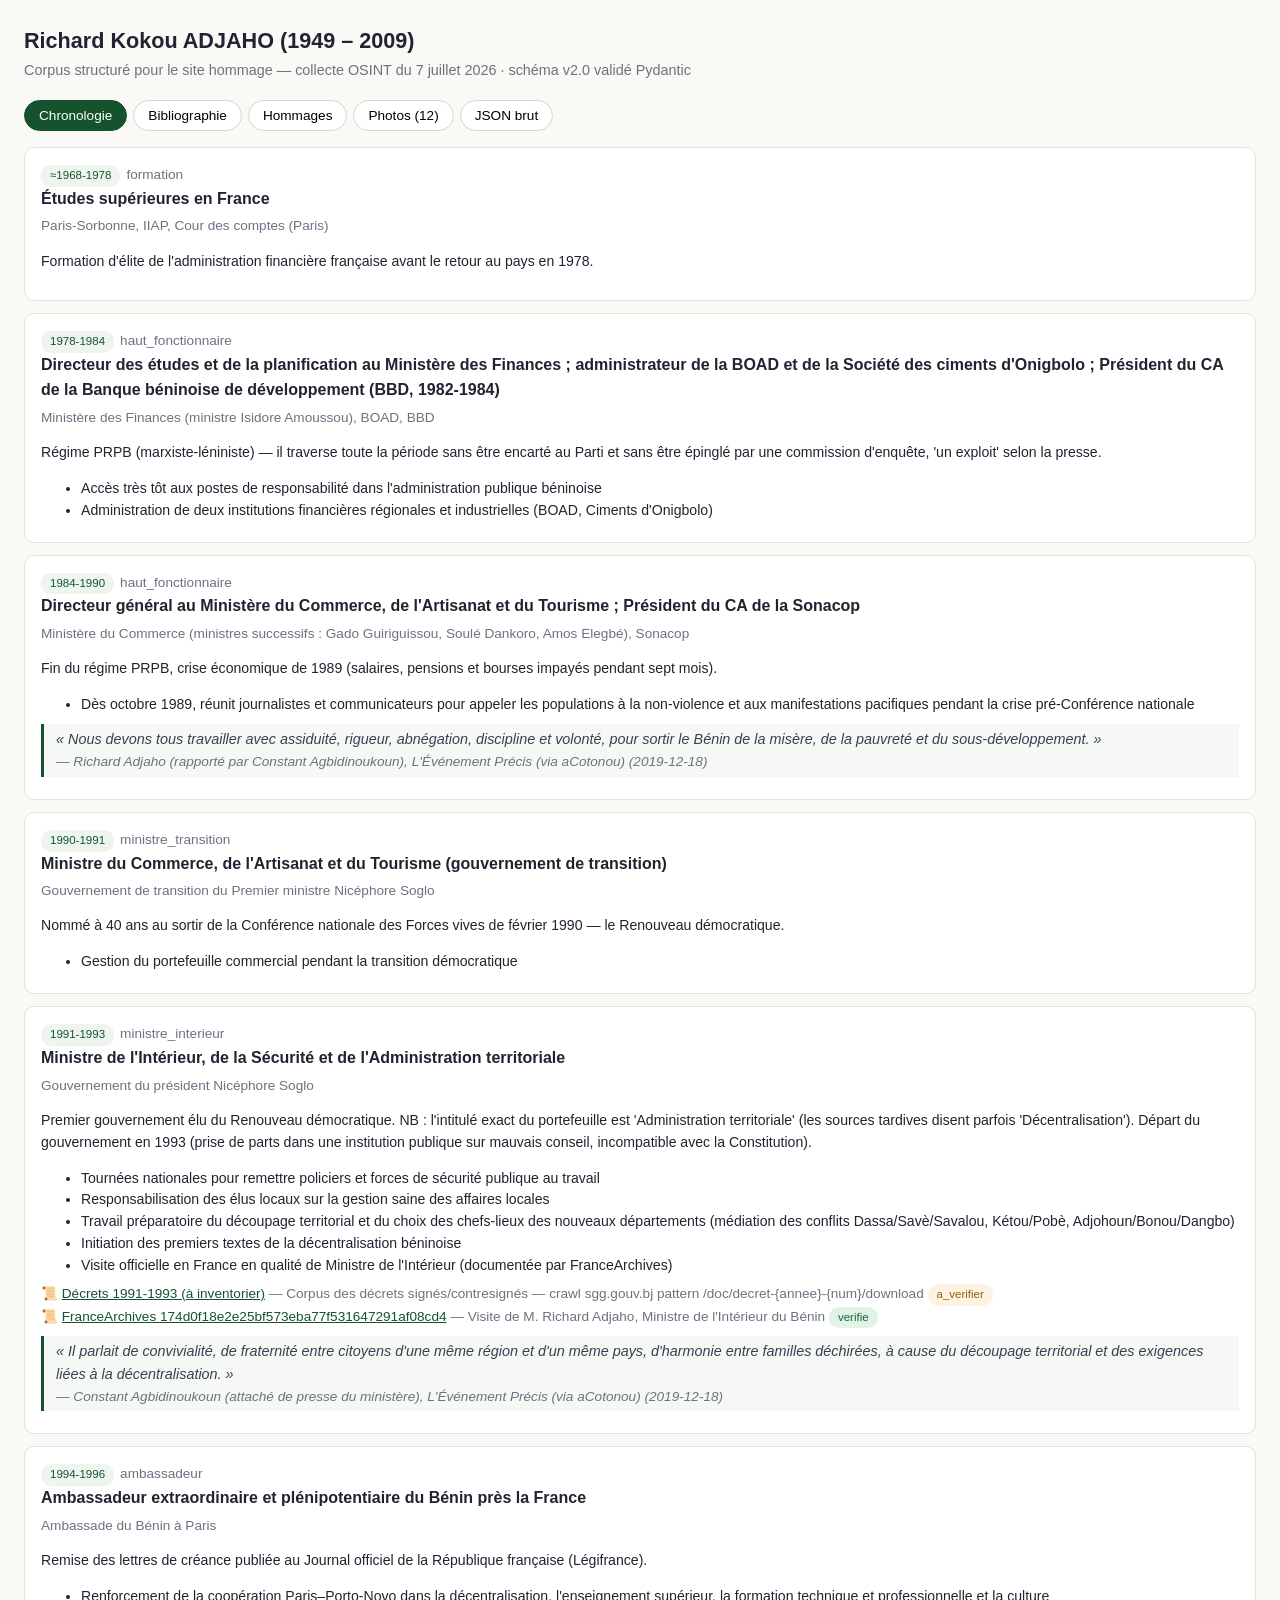
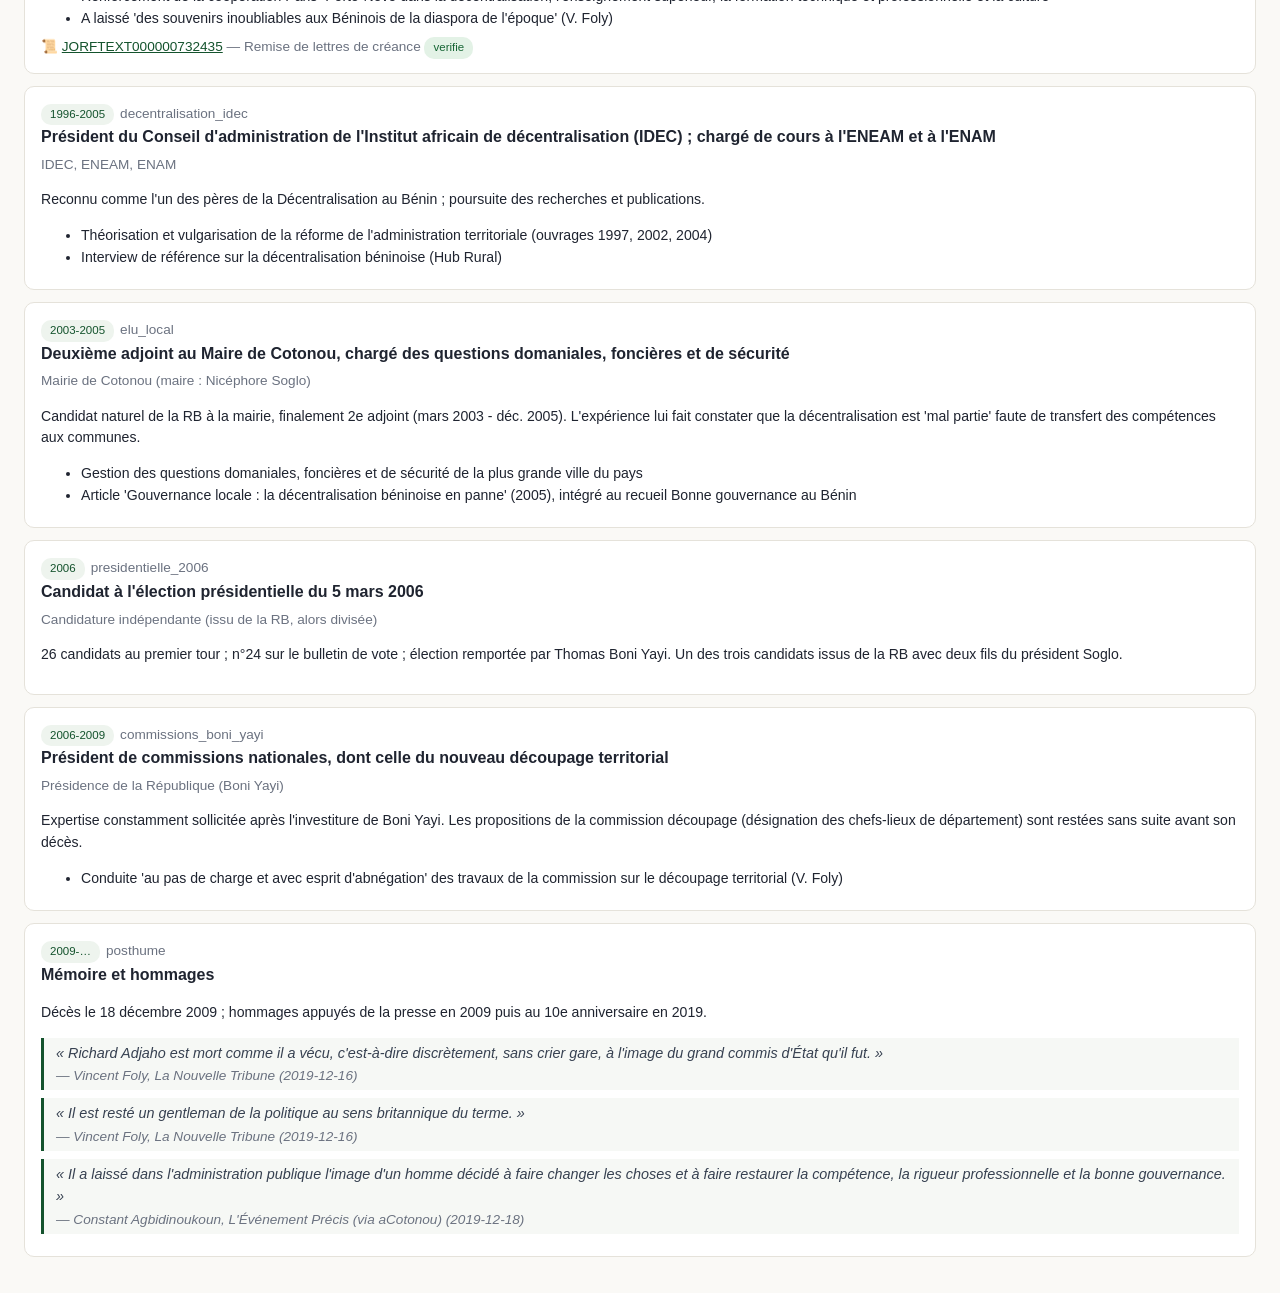
==== site/index.html @ b89a1726 "Initial project structure for Richard Adjaho memorial site Corpus OSINT collecté le 2026-07-07, orga" ====
<!DOCTYPE html>
<html lang="fr">
<head>
<meta charset="utf-8">
<title>Héritage — Richard Kokou Adjaho (1949-2009)</title>
<style>
:root { color-scheme: light; }
* { box-sizing: border-box; }
body { font-family: -apple-system, "Segoe UI", Roboto, sans-serif; background:#faf9f6; color:#1f2430; margin:0; padding:24px; line-height:1.55; }
h1 { font-size:1.35rem; margin:0 0 2px; }
.sub { color:#6b7280; font-size:.9rem; margin-bottom:18px; }
.tabs { display:flex; gap:6px; flex-wrap:wrap; margin-bottom:16px; }
.tabs button { border:1px solid #d8d5cd; background:#fff; padding:7px 14px; border-radius:20px; cursor:pointer; font-size:.85rem; }
.tabs button.active { background:#14532d; color:#fff; border-color:#14532d; }
.panel { display:none; }
.panel.active { display:block; }
.card { background:#fff; border:1px solid #e5e2da; border-radius:10px; padding:14px 16px; margin-bottom:12px; }
.card h3 { margin:0 0 4px; font-size:1rem; }
.badge { display:inline-block; font-size:.72rem; padding:2px 9px; border-radius:10px; background:#eef4ee; color:#14532d; margin-right:6px; }
.badge.warn { background:#fdf3e3; color:#92600a; }
.badge.ok { background:#e3f2e6; color:#166534; }
.muted { color:#6b7280; font-size:.85rem; }
blockquote { border-left:3px solid #14532d; margin:8px 0; padding:4px 12px; color:#374151; font-style:italic; font-size:.9rem; background:#f6f8f5; }
pre { background:#101418; color:#d7e0ea; padding:16px; border-radius:10px; overflow:auto; font-size:.78rem; max-height:70vh; }
.btn { border:1px solid #14532d; background:#14532d; color:#fff; padding:8px 16px; border-radius:8px; cursor:pointer; font-size:.85rem; margin:0 8px 12px 0; }
.btn.secondary { background:#fff; color:#14532d; }
a { color:#14532d; }
table { width:100%; border-collapse:collapse; font-size:.85rem; }
td, th { border-bottom:1px solid #eceae4; padding:8px 6px; text-align:left; vertical-align:top; }
</style>
</head>
<body>
<h1>Richard Kokou ADJAHO (1949 – 2009)</h1>
<div class="sub">Corpus structuré pour le site hommage — collecte OSINT du 7 juillet 2026 · schéma v2.0 validé Pydantic</div>

<div class="tabs">
  <button class="active" data-p="chrono">Chronologie</button>
  <button data-p="biblio">Bibliographie</button>
  <button data-p="hommages">Hommages</button>
  <button data-p="photos">Photos (12)</button>
  <button data-p="json">JSON brut</button>
</div>

<div id="chrono" class="panel active"></div>
<div id="biblio" class="panel"></div>
<div id="hommages" class="panel"></div>
<div id="photos" class="panel"></div>
<div id="json" class="panel">
  <button class="btn" onclick="copyJson()">Copier richard_adjaho_heritage.json</button>
  <button class="btn secondary" onclick="dl('richard_adjaho_heritage.json', HERITAGE)">Télécharger heritage</button>
  <button class="btn secondary" onclick="dl('photos_catalog.json', PHOTOS)">Télécharger photos_catalog</button>
  <pre id="jsonpre"></pre>
</div>

<script id="data-heritage" type="application/json">{
  "schema_version": "2.0",
  "identite": {
    "nom_complet": "Richard Kokou Adjaho",
    "dates": {
      "naissance": "1949-01-01",
      "deces": "2009-12-18",
      "lieu_naissance": "Djèrègbè (ex-colonie du Dahomey, act. commune de Sèmè-Kpodji, Bénin)",
      "lieu_deces": "CNHU Hubert K. Maga, Cotonou (Bénin)",
      "cause_deces": "Accident cardio-vasculaire suivi d'une intervention chirurgicale cérébrale qu'il n'a pas supportée (admis au CNHU le mardi précédent, évacuation sanitaire prévue)"
    },
    "titres": ["Administrateur civil", "Inspecteur général des Finances", "Ministre", "Ambassadeur", "Écrivain", "Enseignant (ENEAM/ENAM)"],
    "corps": ["Inspecteur d'État", "Inspecteur des Finances", "Inspecteur général des Finances"],
    "formation": [
      {"diplome": "Diplôme de 3e cycle en sciences économiques", "institution": "Université Paris-Sorbonne", "remarque": null},
      {"diplome": "Diplôme de second cycle", "institution": "Institut international d'administration publique (IIAP), Paris", "remarque": null},
      {"diplome": "Auditorat", "institution": "Cour des comptes, Paris", "remarque": "Retour au Bénin en 1978 après ses études supérieures en France"}
    ],
    "famille": {
      "epouse": "Agnès Avognon Adjaho (ambassadrice du Bénin en Italie et près le Saint-Siège en 2019)",
      "enfants": "Quatre enfants"
    },
    "partis": ["Renaissance du Bénin (RB) — militant actif, puis en froid avec le parti avant 2006"]
  },
  "chronologie_carriere": [
    {
      "periode": "≈1968-1978",
      "type_periode": "formation",
      "poste": "Études supérieures en France",
      "institution": "Paris-Sorbonne, IIAP, Cour des comptes (Paris)",
      "contexte_historique": "Formation d'élite de l'administration financière française avant le retour au pays en 1978.",
      "realisations_cles": [],
      "textes_loi_associes": [],
      "citations_presse": []
    },
    {
      "periode": "1978-1984",
      "type_periode": "haut_fonctionnaire",
      "poste": "Directeur des études et de la planification au Ministère des Finances ; administrateur de la BOAD et de la Société des ciments d'Onigbolo ; Président du CA de la Banque béninoise de développement (BBD, 1982-1984)",
      "institution": "Ministère des Finances (ministre Isidore Amoussou), BOAD, BBD",
      "contexte_historique": "Régime PRPB (marxiste-léniniste) — il traverse toute la période sans être encarté au Parti et sans être épinglé par une commission d'enquête, 'un exploit' selon la presse.",
      "realisations_cles": [
        "Accès très tôt aux postes de responsabilité dans l'administration publique béninoise",
        "Administration de deux institutions financières régionales et industrielles (BOAD, Ciments d'Onigbolo)"
      ],
      "textes_loi_associes": [],
      "citations_presse": []
    },
    {
      "periode": "1984-1990",
      "type_periode": "haut_fonctionnaire",
      "poste": "Directeur général au Ministère du Commerce, de l'Artisanat et du Tourisme ; Président du CA de la Sonacop",
      "institution": "Ministère du Commerce (ministres successifs : Gado Guiriguissou, Soulé Dankoro, Amos Elegbé), Sonacop",
      "contexte_historique": "Fin du régime PRPB, crise économique de 1989 (salaires, pensions et bourses impayés pendant sept mois).",
      "realisations_cles": [
        "Dès octobre 1989, réunit journalistes et communicateurs pour appeler les populations à la non-violence et aux manifestations pacifiques pendant la crise pré-Conférence nationale"
      ],
      "textes_loi_associes": [],
      "citations_presse": [
        {
          "texte": "Nous devons tous travailler avec assiduité, rigueur, abnégation, discipline et volonté, pour sortir le Bénin de la misère, de la pauvreté et du sous-développement.",
          "auteur": "Richard Adjaho (rapporté par Constant Agbidinoukoun)",
          "source": "L'Événement Précis (via aCotonou)",
          "date": "2019-12-18",
          "url": "http://news.acotonou.com/h/123097.html"
        }
      ]
    },
    {
      "periode": "1990-1991",
      "type_periode": "ministre_transition",
      "poste": "Ministre du Commerce, de l'Artisanat et du Tourisme (gouvernement de transition)",
      "institution": "Gouvernement de transition du Premier ministre Nicéphore Soglo",
      "contexte_historique": "Nommé à 40 ans au sortir de la Conférence nationale des Forces vives de février 1990 — le Renouveau démocratique.",
      "realisations_cles": ["Gestion du portefeuille commercial pendant la transition démocratique"],
      "textes_loi_associes": [],
      "citations_presse": []
    },
    {
      "periode": "1991-1993",
      "type_periode": "ministre_interieur",
      "poste": "Ministre de l'Intérieur, de la Sécurité et de l'Administration territoriale",
      "institution": "Gouvernement du président Nicéphore Soglo",
      "contexte_historique": "Premier gouvernement élu du Renouveau démocratique. NB : l'intitulé exact du portefeuille est 'Administration territoriale' (les sources tardives disent parfois 'Décentralisation'). Départ du gouvernement en 1993 (prise de parts dans une institution publique sur mauvais conseil, incompatible avec la Constitution).",
      "realisations_cles": [
        "Tournées nationales pour remettre policiers et forces de sécurité publique au travail",
        "Responsabilisation des élus locaux sur la gestion saine des affaires locales",
        "Travail préparatoire du découpage territorial et du choix des chefs-lieux des nouveaux départements (médiation des conflits Dassa/Savè/Savalou, Kétou/Pobè, Adjohoun/Bonou/Dangbo)",
        "Initiation des premiers textes de la décentralisation béninoise",
        "Visite officielle en France en qualité de Ministre de l'Intérieur (documentée par FranceArchives)"
      ],
      "textes_loi_associes": [
        {"reference": "Décrets 1991-1993 (à inventorier)", "titre": "Corpus des décrets signés/contresignés — crawl sgg.gouv.bj pattern /doc/decret-{annee}-{num}/download", "url_source": "https://sgg.gouv.bj/documentheque/decrets/", "statut_verification": "a_verifier"},
        {"reference": "FranceArchives 174d0f18e2e25bf573eba77f531647291af08cd4", "titre": "Visite de M. Richard Adjaho, Ministre de l'Intérieur du Bénin", "url_source": "https://francearchives.gouv.fr/facomponent/174d0f18e2e25bf573eba77f531647291af08cd4", "statut_verification": "verifie"}
      ],
      "citations_presse": [
        {
          "texte": "Il parlait de convivialité, de fraternité entre citoyens d'une même région et d'un même pays, d'harmonie entre familles déchirées, à cause du découpage territorial et des exigences liées à la décentralisation.",
          "auteur": "Constant Agbidinoukoun (attaché de presse du ministère)",
          "source": "L'Événement Précis (via aCotonou)",
          "date": "2019-12-18",
          "url": "http://news.acotonou.com/h/123097.html"
        }
      ]
    },
    {
      "periode": "1994-1996",
      "type_periode": "ambassadeur",
      "poste": "Ambassadeur extraordinaire et plénipotentiaire du Bénin près la France",
      "institution": "Ambassade du Bénin à Paris",
      "contexte_historique": "Remise des lettres de créance publiée au Journal officiel de la République française (Légifrance).",
      "realisations_cles": [
        "Renforcement de la coopération Paris–Porto-Novo dans la décentralisation, l'enseignement supérieur, la formation technique et professionnelle et la culture",
        "A laissé 'des souvenirs inoubliables aux Béninois de la diaspora de l'époque' (V. Foly)"
      ],
      "textes_loi_associes": [
        {"reference": "JORFTEXT000000732435", "titre": "Remise de lettres de créance", "url_source": "https://www.legifrance.gouv.fr/affichTexte.do?cidTexte=JORFTEXT000000732435&categorieLien=id", "statut_verification": "verifie"}
      ],
      "citations_presse": []
    },
    {
      "periode": "1996-2005",
      "type_periode": "decentralisation_idec",
      "poste": "Président du Conseil d'administration de l'Institut africain de décentralisation (IDEC) ; chargé de cours à l'ENEAM et à l'ENAM",
      "institution": "IDEC, ENEAM, ENAM",
      "contexte_historique": "Reconnu comme l'un des pères de la Décentralisation au Bénin ; poursuite des recherches et publications.",
      "realisations_cles": [
        "Théorisation et vulgarisation de la réforme de l'administration territoriale (ouvrages 1997, 2002, 2004)",
        "Interview de référence sur la décentralisation béninoise (Hub Rural)"
      ],
      "textes_loi_associes": [],
      "citations_presse": []
    },
    {
      "periode": "2003-2005",
      "type_periode": "elu_local",
      "poste": "Deuxième adjoint au Maire de Cotonou, chargé des questions domaniales, foncières et de sécurité",
      "institution": "Mairie de Cotonou (maire : Nicéphore Soglo)",
      "contexte_historique": "Candidat naturel de la RB à la mairie, finalement 2e adjoint (mars 2003 - déc. 2005). L'expérience lui fait constater que la décentralisation est 'mal partie' faute de transfert des compétences aux communes.",
      "realisations_cles": [
        "Gestion des questions domaniales, foncières et de sécurité de la plus grande ville du pays",
        "Article 'Gouvernance locale : la décentralisation béninoise en panne' (2005), intégré au recueil Bonne gouvernance au Bénin"
      ],
      "textes_loi_associes": [],
      "citations_presse": []
    },
    {
      "periode": "2006",
      "type_periode": "presidentielle_2006",
      "poste": "Candidat à l'élection présidentielle du 5 mars 2006",
      "institution": "Candidature indépendante (issu de la RB, alors divisée)",
      "contexte_historique": "26 candidats au premier tour ; n°24 sur le bulletin de vote ; élection remportée par Thomas Boni Yayi. Un des trois candidats issus de la RB avec deux fils du président Soglo.",
      "realisations_cles": [],
      "textes_loi_associes": [],
      "citations_presse": []
    },
    {
      "periode": "2006-2009",
      "type_periode": "commissions_boni_yayi",
      "poste": "Président de commissions nationales, dont celle du nouveau découpage territorial",
      "institution": "Présidence de la République (Boni Yayi)",
      "contexte_historique": "Expertise constamment sollicitée après l'investiture de Boni Yayi. Les propositions de la commission découpage (désignation des chefs-lieux de département) sont restées sans suite avant son décès.",
      "realisations_cles": [
        "Conduite 'au pas de charge et avec esprit d'abnégation' des travaux de la commission sur le découpage territorial (V. Foly)"
      ],
      "textes_loi_associes": [],
      "citations_presse": []
    },
    {
      "periode": "2009-…",
      "type_periode": "posthume",
      "poste": "Mémoire et hommages",
      "institution": null,
      "contexte_historique": "Décès le 18 décembre 2009 ; hommages appuyés de la presse en 2009 puis au 10e anniversaire en 2019.",
      "realisations_cles": [],
      "textes_loi_associes": [],
      "citations_presse": [
        {
          "texte": "Richard Adjaho est mort comme il a vécu, c'est-à-dire discrètement, sans crier gare, à l'image du grand commis d'État qu'il fut.",
          "auteur": "Vincent Foly",
          "source": "La Nouvelle Tribune",
          "date": "2019-12-16",
          "url": "https://lanouvelletribune.info/2019/12/il-etait-une-fois-un-grand-commis-de-letat/"
        },
        {
          "texte": "Il est resté un gentleman de la politique au sens britannique du terme.",
          "auteur": "Vincent Foly",
          "source": "La Nouvelle Tribune",
          "date": "2019-12-16",
          "url": "https://lanouvelletribune.info/2019/12/il-etait-une-fois-un-grand-commis-de-letat/"
        },
        {
          "texte": "Il a laissé dans l'administration publique l'image d'un homme décidé à faire changer les choses et à faire restaurer la compétence, la rigueur professionnelle et la bonne gouvernance.",
          "auteur": "Constant Agbidinoukoun",
          "source": "L'Événement Précis (via aCotonou)",
          "date": "2019-12-18",
          "url": "http://news.acotonou.com/h/123097.html"
        }
      ]
    }
  ],
  "bibliographie": [
    {
      "titre": "La faillite du contrôle des finances publiques au Bénin (1960-1990)",
      "editeur": "Éditions du Flamboyant",
      "lieu": "Cotonou",
      "annee": "1992",
      "pages": 206,
      "isbn": null,
      "co_auteur": null,
      "resume_analytique": "Bilan critique de trente ans de contrôle des finances publiques béninoises, de l'indépendance à la Conférence nationale, préfacé par Philippe Jurgensen. Ouvrage de référence cité dans la recherche académique sur la corruption et la gouvernance en Afrique de l'Ouest.",
      "piliers_gouvernance": ["Contrôle des finances publiques", "Redevabilité", "Lutte contre l'impunité financière"],
      "urls_reference": ["https://www.econbiz.de/Record/la-faillite-du-contr%C3%B4le-des-finances-publiques-au-b%C3%A9nin-1960-1990-adjaho-richard/10000951044"]
    },
    {
      "titre": "Bénin : Comprendre la réforme de l'administration territoriale en 45 questions",
      "editeur": "Imprimerie C.N.P.M.S.",
      "lieu": "Porto-Novo",
      "annee": "1997 (2e éd. mai 1999)",
      "pages": 74,
      "isbn": null,
      "co_auteur": "Mathias Gogan (ancien préfet)",
      "resume_analytique": "Ouvrage pédagogique de vulgarisation de la réforme de l'administration territoriale, sous forme de 45 questions-réponses.",
      "piliers_gouvernance": ["Pédagogie de la réforme", "Administration territoriale"],
      "urls_reference": []
    },
    {
      "titre": "Décentralisation au Bénin, en Afrique et ailleurs dans le monde : État sommaire et enjeux",
      "editeur": "Éditions du Flamboyant",
      "lieu": "Cotonou",
      "annee": "2002",
      "pages": 194,
      "isbn": "9789991999906",
      "co_auteur": null,
      "resume_analytique": "Étude comparative de la décentralisation au Bénin, en Afrique et dans le monde, publiée l'année des premières élections communales béninoises.",
      "piliers_gouvernance": ["Décentralisation", "Comparatisme institutionnel", "Gouvernance locale"],
      "urls_reference": ["https://books.google.com/books/about/D%C3%A9centralisation_au_B%C3%A9nin_en_Afrique_e.html?id=RruOAAAAMAAJ"]
    },
    {
      "titre": "Décentralisation : la question de la tutelle de l'État sur les collectivités locales",
      "editeur": "Éditions du Flamboyant",
      "lieu": "Cotonou",
      "annee": "2004",
      "pages": 125,
      "isbn": "9789991941493",
      "co_auteur": null,
      "resume_analytique": "Analyse du dilemme central de la décentralisation béninoise : l'étendue de la tutelle de l'État sur les communes, écrite pendant son mandat d'adjoint au maire de Cotonou.",
      "piliers_gouvernance": ["Autonomie locale", "Tutelle de l'État", "Transfert de compétences"],
      "urls_reference": []
    },
    {
      "titre": "Bonne gouvernance au Bénin : ma contribution",
      "editeur": "Éditions du Flamboyant",
      "lieu": "Cotonou",
      "annee": "2005 (septembre)",
      "pages": 148,
      "isbn": "9782909130781",
      "co_auteur": null,
      "resume_analytique": "Recueil d'essais dont les bonnes feuilles furent prépubliées dans La Nouvelle Tribune et deux autres quotidiens. Thèmes du nuage lexical Google Books : administration béninoise, finances publiques, comptables publics, entreprises publiques, fraude douanière (entrepôts fictifs), création d'emplois, secteur informel, réformes, UEMOA, collectivités locales. Contient l'article 'Gouvernance locale : la décentralisation béninoise en panne' (2005). NB : la fiche Google Books (id RFQWAQAAIAAJ) est mal titrée 'Kalétas, la mascarade' mais l'ISBN et le contenu correspondent bien à cet ouvrage.",
      "piliers_gouvernance": ["Compétence et rigueur professionnelle", "Réforme de l'administration publique", "Assainissement des finances publiques", "Lutte contre la fraude", "Emploi et secteur informel", "Décentralisation effective"],
      "urls_reference": ["https://books.google.com/books/about/Bonne_gouvernance_au_B%C3%A9nin.html?id=RFQWAQAAIAAJ"]
    }
  ],
  "archives_hommages": [
    {
      "source": "La Nouvelle Tribune",
      "date_publication": "2009-12-21",
      "titre_article": "Richard Adjaho a tiré sa révérence — Tout sur le parcours du disparu",
      "auteur": "Benoît Mètonou",
      "extrait_citation": "Une nouvelle qui a semé torpeur, tristesse et pleurs dans le cœur de ses proches ainsi qu'au sein du monde politique. […] Quand on parle de Richard Adjaho, c'est également l'encre d'une plume au service du développement qui a coulé.",
      "url_origine": "https://lanouvelletribune.info/2009/12/richard-adjaho-a-tire-sa-reverence/"
    },
    {
      "source": "24 Heures au Bénin (repris par le blog de Benoît Illassa)",
      "date_publication": "2009-12-18",
      "titre_article": "Carnet Noir : Richard Adjaho, ancien Ministre de l'Intérieur et ancien Ambassadeur du Bénin à Paris est décédé à Cotonou",
      "auteur": "I.B.",
      "extrait_citation": "Le ministre Richard Adjaho est décédé ce matin au Centre national hospitalier universitaire Hubert K. Maga de Cotonou des suites d'une intervention chirurgicale. […] Richard Adjaho a beaucoup contribué à la décentralisation béninoise.",
      "url_origine": "https://illassa-benoit.over-blog.com/article-carnet-noir-richard-adjaho-ancien-ministre-de-l-interieur-et-ancien-ambassadeur-du-benin-a-paris-est-decede-a-cotonou-benin-41412560"
    },
    {
      "source": "La Nouvelle Tribune",
      "date_publication": "2019-12-16",
      "titre_article": "Il était une fois, un grand commis de l'État !",
      "auteur": "Vincent Foly",
      "extrait_citation": "Traverser toute la période du PRPB comme directeur de ministère et président de conseil d'administration de plusieurs sociétés, sans avoir été encarté au Parti, sans avoir été épinglé par une commission d'enquête relevait de l'exploit.",
      "url_origine": "https://lanouvelletribune.info/2019/12/il-etait-une-fois-un-grand-commis-de-letat/"
    },
    {
      "source": "L'Événement Précis (via aCotonou.com)",
      "date_publication": "2019-12-18",
      "titre_article": "10 ans après le décès du pionnier de la décentralisation au Bénin : Constant Agbidinoukoun témoigne du leadership de Richard Adjaho",
      "auteur": "Constant Agbidinoukoun",
      "extrait_citation": "Je n'ai jamais travaillé autant dans ma vie de fonctionnaire. Sa rigueur est implacable ; sa détermination pour réussir tout ce qu'il entreprend est totale. […] On ne s'ennuie jamais en compagnie du ministre Richard ADJAHO !",
      "url_origine": "http://news.acotonou.com/h/123097.html"
    },
    {
      "source": "La Nation Bénin",
      "date_publication": "2019-12",
      "titre_article": "Dix ans après son décès : le ministre Richard Adjaho plus vivant que jamais !",
      "auteur": null,
      "extrait_citation": "(Page rendue côté client — contenu à extraire via navigateur ou archive ; référencée pour le site.)",
      "url_origine": "https://lanationbenin.info/dix-ans-apres-son-deces-le-ministre-richard-adjaho-plus-vivant-que-jamais/"
    },
    {
      "source": "La Tribune de la Capitale",
      "date_publication": "2019-02-28",
      "titre_article": "Portrait à titre posthume — Richard Adjaho, un ambassadeur du Bénin en France hors pair",
      "auteur": "Bachirou Assouma",
      "extrait_citation": "(Page rendue côté client — contenu à extraire via navigateur ou archive ; référencée pour le site.)",
      "url_origine": "http://latribunedelacapitale.com/societe/4707-portrait-a-titre-posthume-richard-adjaho-un-ambassadeur-du-benin-en-france-hors-pair.html"
    }
  ],
  "notes_methodologiques": [
    "Correction majeure : les ouvrages sont publiés aux Éditions du Flamboyant (Cotonou), pas chez L'Harmattan.",
    "Correction chronologique : Ministre de l'Intérieur 1991-1993 (pas 1991-1996) ; ambassadeur en France 1994-1996.",
    "L'intitulé exact du ministère est 'Intérieur, Sécurité et Administration territoriale' ; certaines sources tardives disent 'Décentralisation'.",
    "Sources non extraites automatiquement (JS) : La Nation, Tribune de la Capitale, Hub Rural — à récupérer via navigateur ou Wayback Machine.",
    "Le corpus des décrets 1991-1993 reste à inventorier sur sgg.gouv.bj (crawl du pattern /doc/decret-{annee}-{num}/download).",
    "Fiche Google Books RFQWAQAAIAAJ mal titrée ('Kalétas, la mascarade') mais ISBN 9782909130781 = Bonne gouvernance au Bénin.",
    "Collecte réalisée le 2026-07-07 ; citations retranscrites verbatim depuis les pages sources."
  ]
}
</script>
<script id="data-photos" type="application/json">{
  "objectif": 12,
  "genere_le": "2026-07-07",
  "note": "sha256 : à calculer au téléchargement par harvest_photos() de scraper_adjaho.py (exécution locale). 3 images confirmées par inspection des balises og:image / img des pages sources.",
  "photos": [
    {
      "rang": 1,
      "description_alt": "Portrait de Richard Kokou Adjaho, ancien ministre de l'Intérieur du Bénin, en costume",
      "page_source": "https://lanouvelletribune.info/2019/12/il-etait-une-fois-un-grand-commis-de-letat/",
      "url_image": "https://lanouvelletribune.info/wp-content/uploads/adjaho-1.jpg",
      "credit": "La Nouvelle Tribune",
      "statut": "confirmee",
      "sha256": null
    },
    {
      "rang": 2,
      "description_alt": "Richard Adjaho, 'Grand Commis de l'État' — portrait publié pour le 10e anniversaire de son décès",
      "page_source": "http://news.acotonou.com/h/123097.html",
      "url_image": "http://news.acotonou.com/img_photos/L/Richard-Adjaho.gif",
      "credit": "aCotonou.com / DR — L'Événement Précis",
      "statut": "confirmee",
      "sha256": null
    },
    {
      "rang": 3,
      "description_alt": "Couverture de l'ouvrage 'Bonne gouvernance au Bénin : ma contribution' (Éditions du Flamboyant, 2005)",
      "page_source": "https://books.google.com/books/about/Bonne_gouvernance_au_B%C3%A9nin.html?id=RFQWAQAAIAAJ",
      "url_image": "https://books.google.com/books/content?id=RFQWAQAAIAAJ&printsec=frontcover&img=1&zoom=1",
      "credit": "Google Books / Éditions du Flamboyant",
      "statut": "confirmee",
      "sha256": null
    },
    {
      "rang": 4,
      "description_alt": "Photo d'illustration de l'article commémoratif de La Nation, dix ans après le décès",
      "page_source": "https://lanationbenin.info/dix-ans-apres-son-deces-le-ministre-richard-adjaho-plus-vivant-que-jamais/",
      "url_image": null,
      "credit": "La Nation Bénin",
      "statut": "a_recuperer",
      "sha256": null
    },
    {
      "rang": 5,
      "description_alt": "Richard Adjaho, ambassadeur du Bénin en France (1994-1996) — portrait posthume",
      "page_source": "http://latribunedelacapitale.com/societe/4707-portrait-a-titre-posthume-richard-adjaho-un-ambassadeur-du-benin-en-france-hors-pair.html",
      "url_image": null,
      "credit": "La Tribune de la Capitale",
      "statut": "a_recuperer",
      "sha256": null
    },
    {
      "rang": 6,
      "description_alt": "Richard Adjaho lors de son interview sur la décentralisation béninoise",
      "page_source": "http://www.hubrural.org/Interview-de-Richard-Adjaho-la.html",
      "url_image": null,
      "credit": "Hub Rural",
      "statut": "a_recuperer",
      "sha256": null
    },
    {
      "rang": 7,
      "description_alt": "Photo officielle du candidat n°24 à l'élection présidentielle béninoise de mars 2006",
      "page_source": "https://web.archive.org/web/2006*/bbc.co.uk/french/specials/136_benin_candidates/*",
      "url_image": null,
      "credit": "BBC Afrique (via Wayback Machine — bbc.co.uk inaccessible depuis cet environnement)",
      "statut": "a_recuperer",
      "sha256": null
    },
    {
      "rang": 8,
      "description_alt": "Couverture de 'Décentralisation au Bénin, en Afrique et ailleurs dans le monde' (2002)",
      "page_source": "https://books.google.com/books/about/D%C3%A9centralisation_au_B%C3%A9nin_en_Afrique_e.html?id=RruOAAAAMAAJ",
      "url_image": "https://books.google.com/books/content?id=RruOAAAAMAAJ&printsec=frontcover&img=1&zoom=1",
      "credit": "Google Books / Éditions du Flamboyant",
      "statut": "a_recuperer",
      "sha256": null
    },
    {
      "rang": 9,
      "description_alt": "Couverture de 'La faillite du contrôle des finances publiques au Bénin (1960-1990)' (1992)",
      "page_source": "https://www.econbiz.de/Record/la-faillite-du-contr%C3%B4le-des-finances-publiques-au-b%C3%A9nin-1960-1990-adjaho-richard/10000951044",
      "url_image": null,
      "credit": "Éditions du Flamboyant — à sourcer via BnF/WorldCat ou numérisation d'un exemplaire familial",
      "statut": "a_recuperer",
      "sha256": null
    },
    {
      "rang": 10,
      "description_alt": "Richard Adjaho en fonction officielle sous la présidence Soglo (1991-1993)",
      "page_source": "https://web.archive.org/web/2009*/24haubenin.com",
      "url_image": null,
      "credit": "Archives 24 Heures au Bénin / presse de 2009 via Wayback Machine",
      "statut": "a_recuperer",
      "sha256": null
    },
    {
      "rang": 11,
      "description_alt": "Richard Adjaho pendant la campagne présidentielle de 2006 (meeting ou dépôt de candidature)",
      "page_source": "https://www.gettyimages.com/search/2/image?phrase=benin%20election%202006",
      "url_image": null,
      "credit": "Getty Images / AFP — recherche 'Benin election 2006 Cotonou' (licence à négocier)",
      "statut": "a_recuperer",
      "sha256": null
    },
    {
      "rang": 12,
      "description_alt": "Portrait familial de Richard Kokou Adjaho — photo de référence du site hommage",
      "page_source": "archives_familiales",
      "url_image": null,
      "credit": "Famille Adjaho (recommandé : verser aussi un portrait libre de droits sur Wikimedia Commons, la fiche Wikipédia n'ayant aucune photo)",
      "statut": "archives_familiales",
      "sha256": null
    }
  ]
}
</script>
<script>
const HERITAGE = JSON.parse(document.getElementById('data-heritage').textContent);
const PHOTOS = JSON.parse(document.getElementById('data-photos').textContent);

document.querySelectorAll('.tabs button').forEach(b => b.onclick = () => {
  document.querySelectorAll('.tabs button').forEach(x => x.classList.remove('active'));
  document.querySelectorAll('.panel').forEach(x => x.classList.remove('active'));
  b.classList.add('active');
  document.getElementById(b.dataset.p).classList.add('active');
});

const esc = s => (s||'').replace(/&/g,'&amp;').replace(/</g,'&lt;');

document.getElementById('chrono').innerHTML = HERITAGE.chronologie_carriere.map(e => `
  <div class="card">
    <span class="badge">${esc(e.periode)}</span><span class="muted">${esc(e.type_periode)}</span>
    <h3>${esc(e.poste)}</h3>
    ${e.institution ? `<div class="muted">${esc(e.institution)}</div>` : ''}
    ${e.contexte_historique ? `<p style="font-size:.88rem">${esc(e.contexte_historique)}</p>` : ''}
    ${e.realisations_cles.length ? `<ul style="font-size:.88rem;margin:6px 0">${e.realisations_cles.map(r=>`<li>${esc(r)}</li>`).join('')}</ul>` : ''}
    ${e.textes_loi_associes.map(t=>`<div class="muted">📜 <a href="${t.url_source}" target="_blank">${esc(t.reference)}</a> — ${esc(t.titre)} <span class="badge ${t.statut_verification==='verifie'?'ok':'warn'}">${t.statut_verification}</span></div>`).join('')}
    ${e.citations_presse.map(c=>`<blockquote>« ${esc(c.texte)} »<br><span class="muted">— ${esc(c.auteur||c.source)}, ${esc(c.source)} (${esc(c.date||'')})</span></blockquote>`).join('')}
  </div>`).join('');

document.getElementById('biblio').innerHTML = HERITAGE.bibliographie.map(o => `
  <div class="card">
    <span class="badge">${esc(o.annee)}</span>
    <h3>${esc(o.titre)}</h3>
    <div class="muted">${esc(o.editeur)}${o.lieu?', '+esc(o.lieu):''} · ${o.pages||'?'} p.${o.isbn?' · ISBN '+esc(o.isbn):''}${o.co_auteur?' · avec '+esc(o.co_auteur):''}</div>
    <p style="font-size:.88rem">${esc(o.resume_analytique)}</p>
    <div>${o.piliers_gouvernance.map(p=>`<span class="badge">${esc(p)}</span>`).join(' ')}</div>
  </div>`).join('');

document.getElementById('hommages').innerHTML = HERITAGE.archives_hommages.map(h => `
  <div class="card">
    <span class="badge">${esc(h.date_publication)}</span> <strong>${esc(h.source)}</strong>
    <h3 style="font-size:.95rem">${esc(h.titre_article)}</h3>
    ${h.auteur?`<div class="muted">par ${esc(h.auteur)}</div>`:''}
    <blockquote>${esc(h.extrait_citation)}</blockquote>
    <a href="${h.url_origine}" target="_blank" style="font-size:.8rem">${esc(h.url_origine)}</a>
  </div>`).join('');

document.getElementById('photos').innerHTML =
  `<p class="muted">${esc(PHOTOS.note)}</p><table><tr><th>#</th><th>Description (alt)</th><th>Source / crédit</th><th>Statut</th></tr>` +
  PHOTOS.photos.map(p=>`<tr><td>${p.rang}</td><td>${esc(p.description_alt)}${p.url_image?`<br><a href="${p.url_image}" target="_blank" style="font-size:.75rem">${esc(p.url_image)}</a>`:''}</td><td style="font-size:.8rem">${esc(p.credit)}</td><td><span class="badge ${p.statut==='confirmee'?'ok':'warn'}">${esc(p.statut)}</span></td></tr>`).join('') + '</table>';

document.getElementById('jsonpre').textContent = JSON.stringify(HERITAGE, null, 2);

function copyJson(){ navigator.clipboard.writeText(JSON.stringify(HERITAGE, null, 2)); }
function dl(name, obj){
  const a = document.createElement('a');
  a.href = URL.createObjectURL(new Blob([JSON.stringify(obj,null,2)], {type:'application/json'}));
  a.download = name; a.click();
}
</script>
</body>
</html>
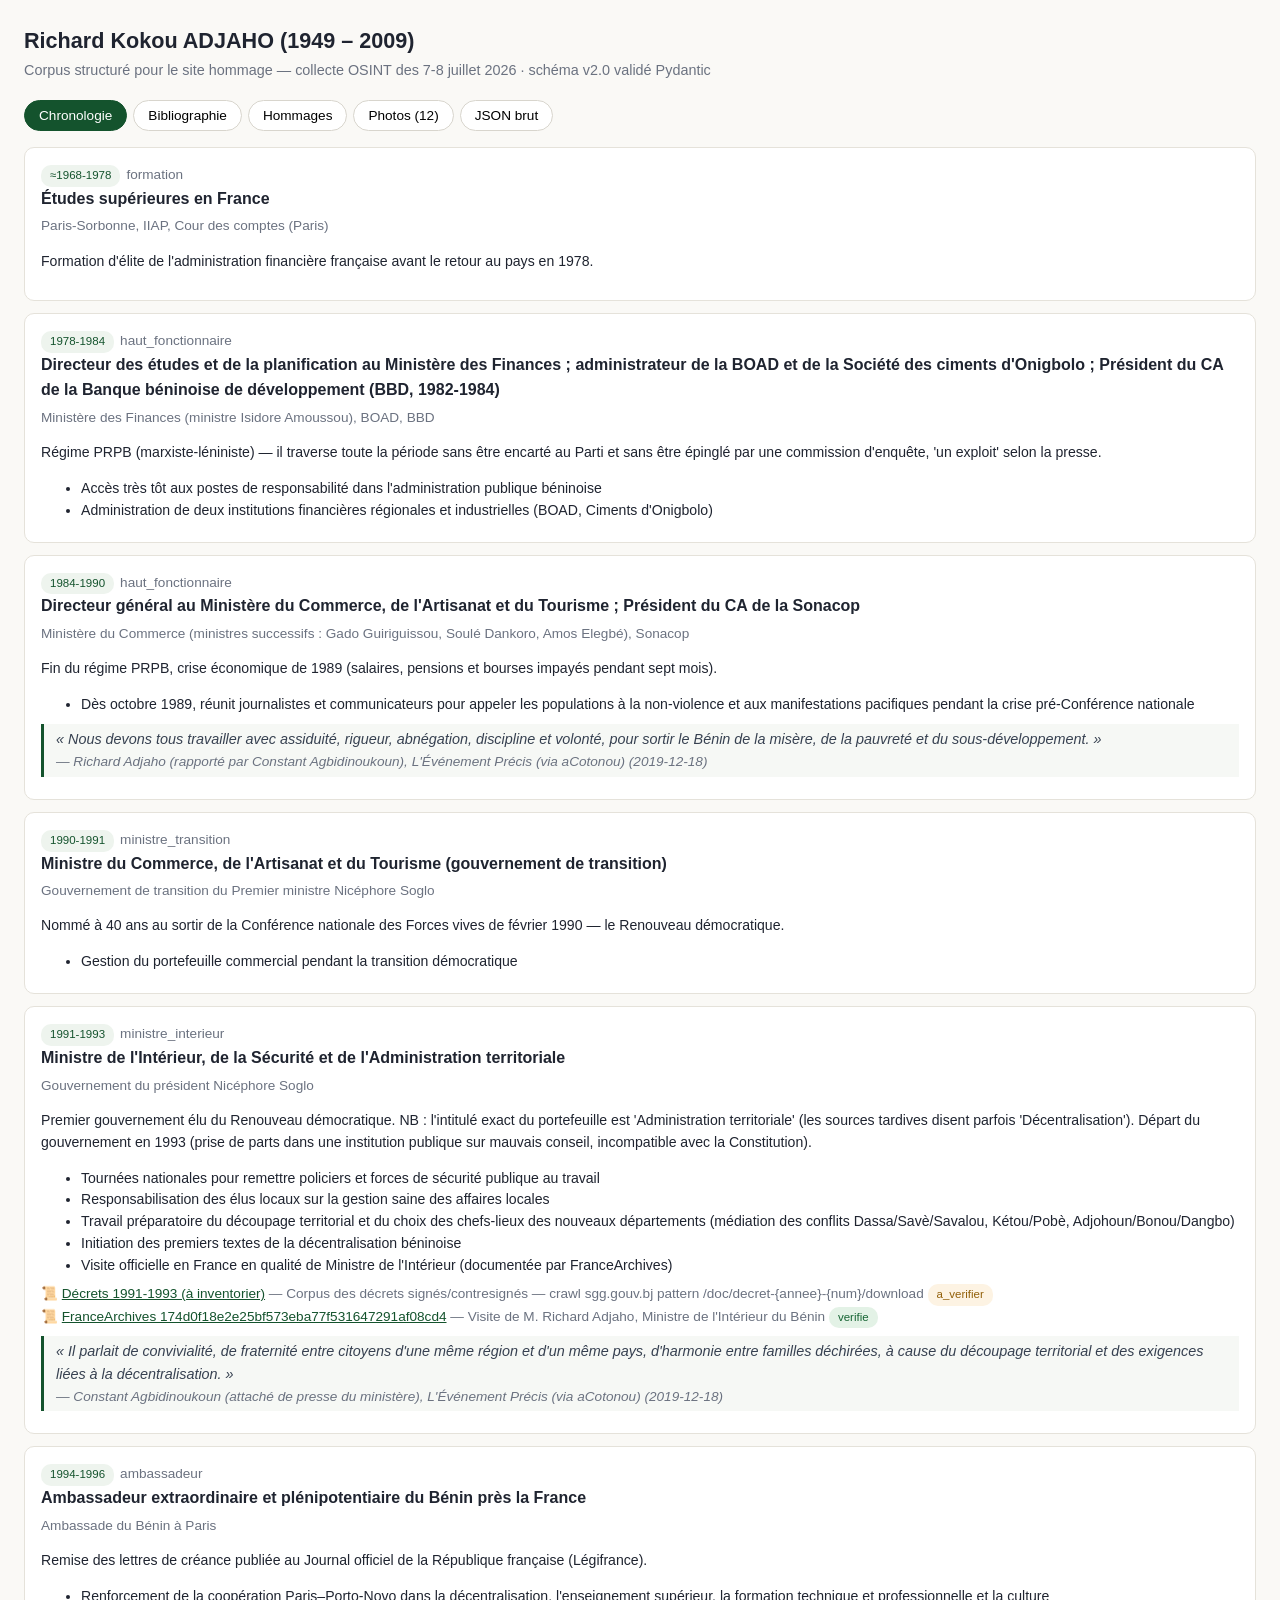
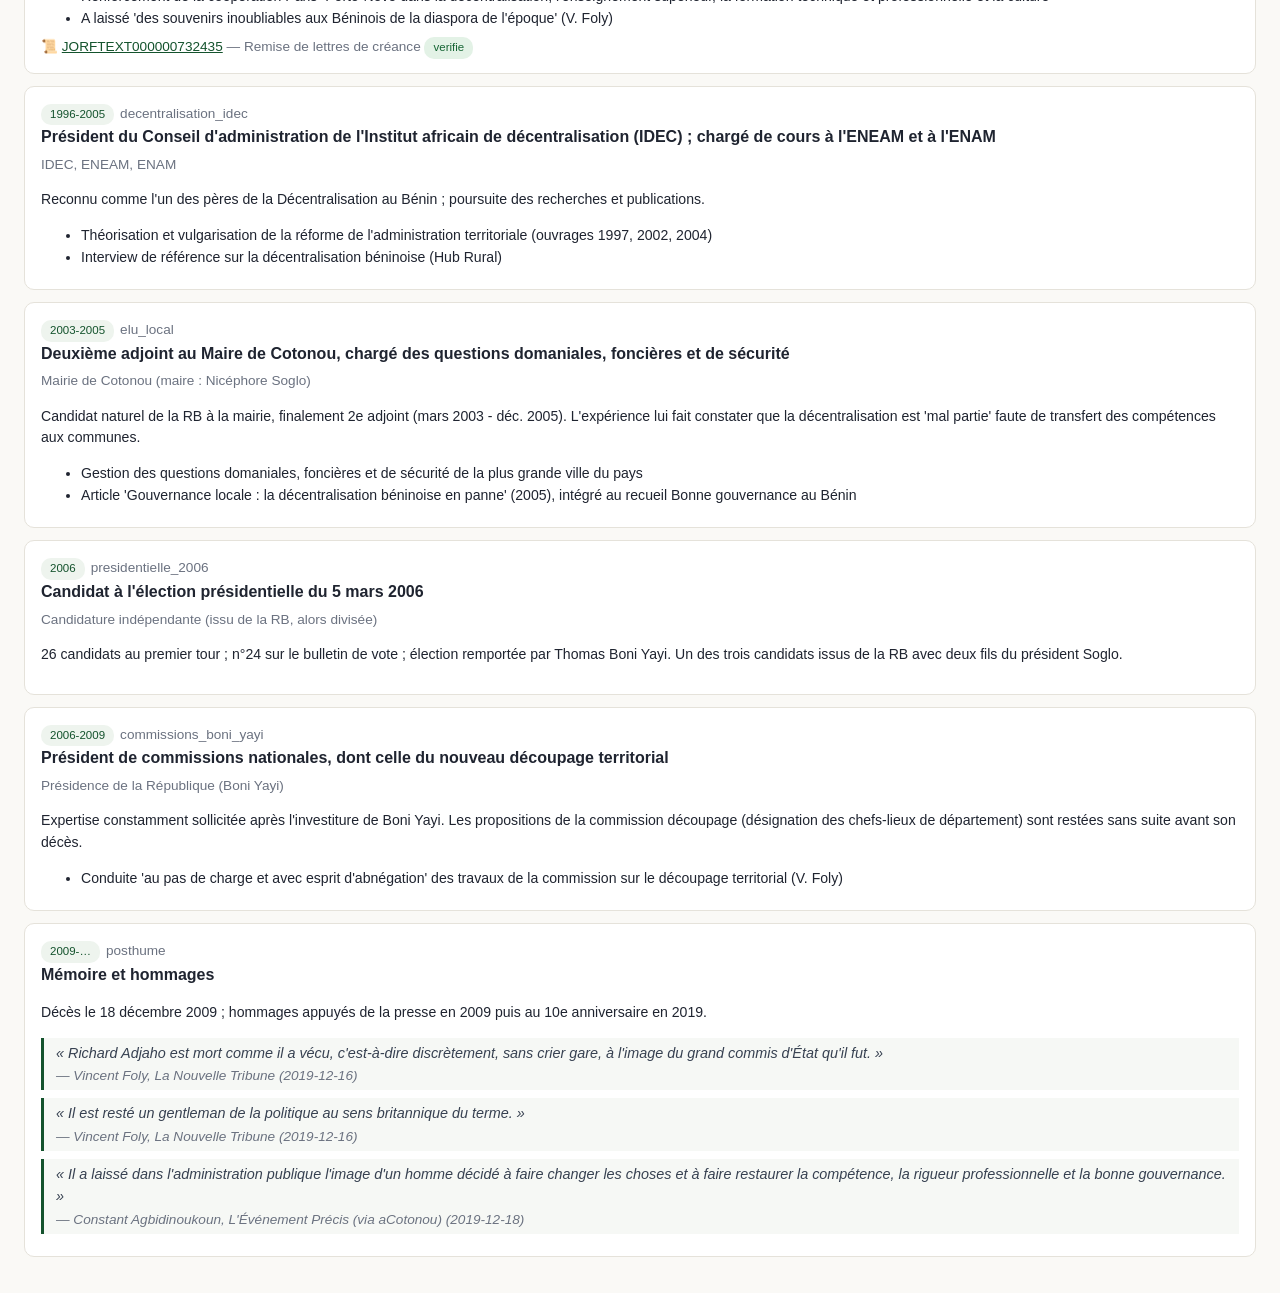
==== commit 401f07ad: "Récolte Wayback/navigateur : photo BBC 2006 + 2 textes intégraux retrouvés - Rang 7 : photo officiel" ====
--- a/site/index.html
+++ b/site/index.html
@@ -31,7 +31,7 @@
 </head>
 <body>
 <h1>Richard Kokou ADJAHO (1949 – 2009)</h1>
-<div class="sub">Corpus structuré pour le site hommage — collecte OSINT du 7 juillet 2026 · schéma v2.0 validé Pydantic</div>
+<div class="sub">Corpus structuré pour le site hommage — collecte OSINT des 7-8 juillet 2026 · schéma v2.0 validé Pydantic</div>
 
 <div class="tabs">
   <button class="active" data-p="chrono">Chronologie</button>
@@ -63,18 +63,43 @@
       "lieu_deces": "CNHU Hubert K. Maga, Cotonou (Bénin)",
       "cause_deces": "Accident cardio-vasculaire suivi d'une intervention chirurgicale cérébrale qu'il n'a pas supportée (admis au CNHU le mardi précédent, évacuation sanitaire prévue)"
     },
-    "titres": ["Administrateur civil", "Inspecteur général des Finances", "Ministre", "Ambassadeur", "Écrivain", "Enseignant (ENEAM/ENAM)"],
-    "corps": ["Inspecteur d'État", "Inspecteur des Finances", "Inspecteur général des Finances"],
+    "titres": [
+      "Administrateur civil",
+      "Inspecteur général des Finances",
+      "Ministre",
+      "Ambassadeur",
+      "Écrivain",
+      "Enseignant (ENEAM/ENAM)"
+    ],
+    "corps": [
+      "Inspecteur d'État",
+      "Inspecteur des Finances",
+      "Inspecteur général des Finances"
+    ],
     "formation": [
-      {"diplome": "Diplôme de 3e cycle en sciences économiques", "institution": "Université Paris-Sorbonne", "remarque": null},
-      {"diplome": "Diplôme de second cycle", "institution": "Institut international d'administration publique (IIAP), Paris", "remarque": null},
-      {"diplome": "Auditorat", "institution": "Cour des comptes, Paris", "remarque": "Retour au Bénin en 1978 après ses études supérieures en France"}
+      {
+        "diplome": "Diplôme de 3e cycle en sciences économiques",
+        "institution": "Université Paris-Sorbonne",
+        "remarque": null
+      },
+      {
+        "diplome": "Diplôme de second cycle",
+        "institution": "Institut international d'administration publique (IIAP), Paris",
+        "remarque": null
+      },
+      {
+        "diplome": "Auditorat",
+        "institution": "Cour des comptes, Paris",
+        "remarque": "Retour au Bénin en 1978 après ses études supérieures en France"
+      }
     ],
     "famille": {
       "epouse": "Agnès Avognon Adjaho (ambassadrice du Bénin en Italie et près le Saint-Siège en 2019)",
       "enfants": "Quatre enfants"
     },
-    "partis": ["Renaissance du Bénin (RB) — militant actif, puis en froid avec le parti avant 2006"]
+    "partis": [
+      "Renaissance du Bénin (RB) — militant actif, puis en froid avec le parti avant 2006"
+    ]
   },
   "chronologie_carriere": [
     {
@@ -126,7 +151,9 @@
       "poste": "Ministre du Commerce, de l'Artisanat et du Tourisme (gouvernement de transition)",
       "institution": "Gouvernement de transition du Premier ministre Nicéphore Soglo",
       "contexte_historique": "Nommé à 40 ans au sortir de la Conférence nationale des Forces vives de février 1990 — le Renouveau démocratique.",
-      "realisations_cles": ["Gestion du portefeuille commercial pendant la transition démocratique"],
+      "realisations_cles": [
+        "Gestion du portefeuille commercial pendant la transition démocratique"
+      ],
       "textes_loi_associes": [],
       "citations_presse": []
     },
@@ -144,8 +171,18 @@
         "Visite officielle en France en qualité de Ministre de l'Intérieur (documentée par FranceArchives)"
       ],
       "textes_loi_associes": [
-        {"reference": "Décrets 1991-1993 (à inventorier)", "titre": "Corpus des décrets signés/contresignés — crawl sgg.gouv.bj pattern /doc/decret-{annee}-{num}/download", "url_source": "https://sgg.gouv.bj/documentheque/decrets/", "statut_verification": "a_verifier"},
-        {"reference": "FranceArchives 174d0f18e2e25bf573eba77f531647291af08cd4", "titre": "Visite de M. Richard Adjaho, Ministre de l'Intérieur du Bénin", "url_source": "https://francearchives.gouv.fr/facomponent/174d0f18e2e25bf573eba77f531647291af08cd4", "statut_verification": "verifie"}
+        {
+          "reference": "Décrets 1991-1993 (à inventorier)",
+          "titre": "Corpus des décrets signés/contresignés — crawl sgg.gouv.bj pattern /doc/decret-{annee}-{num}/download",
+          "url_source": "https://sgg.gouv.bj/documentheque/decrets/",
+          "statut_verification": "a_verifier"
+        },
+        {
+          "reference": "FranceArchives 174d0f18e2e25bf573eba77f531647291af08cd4",
+          "titre": "Visite de M. Richard Adjaho, Ministre de l'Intérieur du Bénin",
+          "url_source": "https://francearchives.gouv.fr/facomponent/174d0f18e2e25bf573eba77f531647291af08cd4",
+          "statut_verification": "verifie"
+        }
       ],
       "citations_presse": [
         {
@@ -168,7 +205,12 @@
         "A laissé 'des souvenirs inoubliables aux Béninois de la diaspora de l'époque' (V. Foly)"
       ],
       "textes_loi_associes": [
-        {"reference": "JORFTEXT000000732435", "titre": "Remise de lettres de créance", "url_source": "https://www.legifrance.gouv.fr/affichTexte.do?cidTexte=JORFTEXT000000732435&categorieLien=id", "statut_verification": "verifie"}
+        {
+          "reference": "JORFTEXT000000732435",
+          "titre": "Remise de lettres de créance",
+          "url_source": "https://www.legifrance.gouv.fr/affichTexte.do?cidTexte=JORFTEXT000000732435&categorieLien=id",
+          "statut_verification": "verifie"
+        }
       ],
       "citations_presse": []
     },
@@ -263,8 +305,14 @@
       "isbn": null,
       "co_auteur": null,
       "resume_analytique": "Bilan critique de trente ans de contrôle des finances publiques béninoises, de l'indépendance à la Conférence nationale, préfacé par Philippe Jurgensen. Ouvrage de référence cité dans la recherche académique sur la corruption et la gouvernance en Afrique de l'Ouest.",
-      "piliers_gouvernance": ["Contrôle des finances publiques", "Redevabilité", "Lutte contre l'impunité financière"],
-      "urls_reference": ["https://www.econbiz.de/Record/la-faillite-du-contr%C3%B4le-des-finances-publiques-au-b%C3%A9nin-1960-1990-adjaho-richard/10000951044"]
+      "piliers_gouvernance": [
+        "Contrôle des finances publiques",
+        "Redevabilité",
+        "Lutte contre l'impunité financière"
+      ],
+      "urls_reference": [
+        "https://www.econbiz.de/Record/la-faillite-du-contr%C3%B4le-des-finances-publiques-au-b%C3%A9nin-1960-1990-adjaho-richard/10000951044"
+      ]
     },
     {
       "titre": "Bénin : Comprendre la réforme de l'administration territoriale en 45 questions",
@@ -275,7 +323,10 @@
       "isbn": null,
       "co_auteur": "Mathias Gogan (ancien préfet)",
       "resume_analytique": "Ouvrage pédagogique de vulgarisation de la réforme de l'administration territoriale, sous forme de 45 questions-réponses.",
-      "piliers_gouvernance": ["Pédagogie de la réforme", "Administration territoriale"],
+      "piliers_gouvernance": [
+        "Pédagogie de la réforme",
+        "Administration territoriale"
+      ],
       "urls_reference": []
     },
     {
@@ -287,8 +338,14 @@
       "isbn": "9789991999906",
       "co_auteur": null,
       "resume_analytique": "Étude comparative de la décentralisation au Bénin, en Afrique et dans le monde, publiée l'année des premières élections communales béninoises.",
-      "piliers_gouvernance": ["Décentralisation", "Comparatisme institutionnel", "Gouvernance locale"],
-      "urls_reference": ["https://books.google.com/books/about/D%C3%A9centralisation_au_B%C3%A9nin_en_Afrique_e.html?id=RruOAAAAMAAJ"]
+      "piliers_gouvernance": [
+        "Décentralisation",
+        "Comparatisme institutionnel",
+        "Gouvernance locale"
+      ],
+      "urls_reference": [
+        "https://books.google.com/books/about/D%C3%A9centralisation_au_B%C3%A9nin_en_Afrique_e.html?id=RruOAAAAMAAJ"
+      ]
     },
     {
       "titre": "Décentralisation : la question de la tutelle de l'État sur les collectivités locales",
@@ -299,7 +356,11 @@
       "isbn": "9789991941493",
       "co_auteur": null,
       "resume_analytique": "Analyse du dilemme central de la décentralisation béninoise : l'étendue de la tutelle de l'État sur les communes, écrite pendant son mandat d'adjoint au maire de Cotonou.",
-      "piliers_gouvernance": ["Autonomie locale", "Tutelle de l'État", "Transfert de compétences"],
+      "piliers_gouvernance": [
+        "Autonomie locale",
+        "Tutelle de l'État",
+        "Transfert de compétences"
+      ],
       "urls_reference": []
     },
     {
@@ -311,8 +372,17 @@
       "isbn": "9782909130781",
       "co_auteur": null,
       "resume_analytique": "Recueil d'essais dont les bonnes feuilles furent prépubliées dans La Nouvelle Tribune et deux autres quotidiens. Thèmes du nuage lexical Google Books : administration béninoise, finances publiques, comptables publics, entreprises publiques, fraude douanière (entrepôts fictifs), création d'emplois, secteur informel, réformes, UEMOA, collectivités locales. Contient l'article 'Gouvernance locale : la décentralisation béninoise en panne' (2005). NB : la fiche Google Books (id RFQWAQAAIAAJ) est mal titrée 'Kalétas, la mascarade' mais l'ISBN et le contenu correspondent bien à cet ouvrage.",
-      "piliers_gouvernance": ["Compétence et rigueur professionnelle", "Réforme de l'administration publique", "Assainissement des finances publiques", "Lutte contre la fraude", "Emploi et secteur informel", "Décentralisation effective"],
-      "urls_reference": ["https://books.google.com/books/about/Bonne_gouvernance_au_B%C3%A9nin.html?id=RFQWAQAAIAAJ"]
+      "piliers_gouvernance": [
+        "Compétence et rigueur professionnelle",
+        "Réforme de l'administration publique",
+        "Assainissement des finances publiques",
+        "Lutte contre la fraude",
+        "Emploi et secteur informel",
+        "Décentralisation effective"
+      ],
+      "urls_reference": [
+        "https://books.google.com/books/about/Bonne_gouvernance_au_B%C3%A9nin.html?id=RFQWAQAAIAAJ"
+      ]
     }
   ],
   "archives_hommages": [
@@ -353,7 +423,7 @@
       "date_publication": "2019-12",
       "titre_article": "Dix ans après son décès : le ministre Richard Adjaho plus vivant que jamais !",
       "auteur": null,
-      "extrait_citation": "(Page rendue côté client — contenu à extraire via navigateur ou archive ; référencée pour le site.)",
+      "extrait_citation": "(ARTICLE PERDU EN LIGNE — constat 2026-07-08 : lanationbenin.info en NXDOMAIN, non migré sur lanation.bj, aucun snapshot Wayback. Piste : archives papier/rédaction de La Nation.)",
       "url_origine": "https://lanationbenin.info/dix-ans-apres-son-deces-le-ministre-richard-adjaho-plus-vivant-que-jamais/"
     },
     {
@@ -361,8 +431,16 @@
       "date_publication": "2019-02-28",
       "titre_article": "Portrait à titre posthume — Richard Adjaho, un ambassadeur du Bénin en France hors pair",
       "auteur": "Bachirou Assouma",
-      "extrait_citation": "(Page rendue côté client — contenu à extraire via navigateur ou archive ; référencée pour le site.)",
-      "url_origine": "http://latribunedelacapitale.com/societe/4707-portrait-a-titre-posthume-richard-adjaho-un-ambassadeur-du-benin-en-france-hors-pair.html"
+      "extrait_citation": "« Il est jusque là, le meilleur ambassadeur du Bénin en France que notre pays ait connu » (Julien Sinzogan, plasticien). […] ce technocrate bon teint a marqué de façon positive son passage diplomatique en France à travers son humilité, son sens de l'écoute, son sens aigu de responsabilité, sa disponibilité permanente et son amour débordant pour ses compatriotes.",
+      "url_origine": "https://web.archive.org/web/20190409144742/http://latribunedelacapitale.com/societe/4707-portrait-a-titre-posthume-richard-adjaho-un-ambassadeur-du-benin-en-france-hors-pair.html"
+    },
+    {
+      "source": "La Nouvelle Tribune",
+      "date_publication": "2010-01-14",
+      "titre_article": "Décédé le 18 décembre 2009 : Richard Adjaho conduit à sa dernière demeure",
+      "auteur": "Fortuné Sossa",
+      "extrait_citation": "Dans la journée du mercredi, une messe corps présent lui a été célébrée en l'Église catholique Saint Michel de Cotonou. Ce culte religieux a été présidé par l'archevêque de Cotonou, Monseigneur Marcel Agboton assisté du Nonce apostolique. […] Il laisse derrière lui, une veuve et quatre enfants.",
+      "url_origine": "https://web.archive.org/web/20100117013516/http://www.lanouvelletribune.info/201001144995/une/decede-le-18-decembre-2009-richard-adjaho-conduit-a-sa-derniere-demeure.html"
     }
   ],
   "notes_methodologiques": [
@@ -372,14 +450,23 @@
     "Sources non extraites automatiquement (JS) : La Nation, Tribune de la Capitale, Hub Rural — à récupérer via navigateur ou Wayback Machine.",
     "Le corpus des décrets 1991-1993 reste à inventorier sur sgg.gouv.bj (crawl du pattern /doc/decret-{annee}-{num}/download).",
     "Fiche Google Books RFQWAQAAIAAJ mal titrée ('Kalétas, la mascarade') mais ISBN 9782909130781 = Bonne gouvernance au Bénin.",
-    "Collecte réalisée le 2026-07-07 ; citations retranscrites verbatim depuis les pages sources."
+    "Collecte réalisée le 2026-07-07 ; citations retranscrites verbatim depuis les pages sources.",
+    "Récolte navigateur/Wayback du 2026-07-08 : photo officielle BBC 2006 récupérée (l'original de la photo aCotonou) ; textes intégraux Tribune de la Capitale (2019) et obsèques Nouvelle Tribune (14-01-2010) sauvés dans docs/archives/.",
+    "Sites morts constatés le 2026-07-08 : lanationbenin.info (NXDOMAIN, article 2019 perdu), latribunedelacapitale.com (NXDOMAIN), hubrural.org (domaine à vendre, interview non archivée).",
+    "Découverte connexe : article 24haubenin.info (2017) sur Agnès Adjaho, ambassadrice au Vatican (épouse)."
   ]
-}
-</script>
+}</script>
 <script id="data-photos" type="application/json">{
   "objectif": 12,
   "genere_le": "2026-07-07",
-  "note": "sha256 : à calculer au téléchargement par harvest_photos() de scraper_adjaho.py (exécution locale). 3 images confirmées par inspection des balises og:image / img des pages sources.",
+  "note": "Récoltes des 2026-07-07/08 (harvest_from_catalog.py + Wayback Machine/navigateur). 5 images avec SHA-256 complet dans site/photos/ : 3 portraits authentiques (rangs 1, 2, 7 — le 7 est l'original BBC sans filigrane) + 2 couvertures basse résolution (rangs 3, 8). Impasses documentées par entrée (note_harvest) : La Nation et Hub Rural perdus en ligne, photo Tribune de la Capitale et photo 2009 jamais archivées. Textes intégraux récupérés dans docs/archives/.",
+  "bilan_recolte": {
+    "telechargees": 5,
+    "verifiees_visuellement": 5,
+    "faux_positif_ecarte": 1,
+    "a_recuperer": 7,
+    "objectif": 12
+  },
   "photos": [
     {
       "rang": 1,
@@ -388,7 +475,9 @@
       "url_image": "https://lanouvelletribune.info/wp-content/uploads/adjaho-1.jpg",
       "credit": "La Nouvelle Tribune",
       "statut": "confirmee",
-      "sha256": null
+      "sha256": "1b0bd05c84434136be574ea06db5935f29c97d609cdfeae65e2285b4197f314b",
+      "fichier_local": "site/photos/01_1b0bd05c8443.jpg",
+      "octets": 73653
     },
     {
       "rang": 2,
@@ -397,7 +486,9 @@
       "url_image": "http://news.acotonou.com/img_photos/L/Richard-Adjaho.gif",
       "credit": "aCotonou.com / DR — L'Événement Précis",
       "statut": "confirmee",
-      "sha256": null
+      "sha256": "aae13d19f025c3f9dd3ff2f1fe8eab3d8fb1d79d00ed4cf304f6f2acbd700158",
+      "fichier_local": "site/photos/02_aae13d19f025.gif",
+      "octets": 335201
     },
     {
       "rang": 3,
@@ -406,7 +497,10 @@
       "url_image": "https://books.google.com/books/content?id=RFQWAQAAIAAJ&printsec=frontcover&img=1&zoom=1",
       "credit": "Google Books / Éditions du Flamboyant",
       "statut": "confirmee",
-      "sha256": null
+      "sha256": "0f36a153bb9c6455ee6958ca017bc91ada4e892abcf3a12bcdaddaa7e7a7a778",
+      "fichier_local": "site/photos/03_0f36a153bb9c.jpg",
+      "octets": 2757,
+      "note_harvest": "Vraie couverture, mais basse résolution (128x214 px, maximum exposé par Google Books en vue « snippet »). Pour une meilleure qualité : numériser un exemplaire de l'ouvrage."
     },
     {
       "rang": 4,
@@ -415,7 +509,8 @@
       "url_image": null,
       "credit": "La Nation Bénin",
       "statut": "a_recuperer",
-      "sha256": null
+      "sha256": null,
+      "note_harvest": "PERDUE EN LIGNE (constat 2026-07-08) : lanationbenin.info n'existe plus (NXDOMAIN), l'article n'a pas été migré sur lanation.bj (404) et la Wayback Machine n'a aucun snapshot. Reste : contacter la rédaction de La Nation (lanation.bj) ou l'ONIP pour les archives papier de déc. 2019."
     },
     {
       "rang": 5,
@@ -424,7 +519,8 @@
       "url_image": null,
       "credit": "La Tribune de la Capitale",
       "statut": "a_recuperer",
-      "sha256": null
+      "sha256": null,
+      "note_harvest": "Domaine latribunedelacapitale.com disparu (NXDOMAIN, constat 2026-07-08). Unique snapshot Wayback (2019-04-09) : TEXTE INTÉGRAL récupéré (docs/archives/tribune_capitale_2019-02-28_portrait_ambassadeur.md) mais la seule image archivée est une publicité — pas de photo d'Adjaho."
     },
     {
       "rang": 6,
@@ -433,16 +529,20 @@
       "url_image": null,
       "credit": "Hub Rural",
       "statut": "a_recuperer",
-      "sha256": null
+      "sha256": null,
+      "note_harvest": "hubrural.org est devenu un domaine parqué à vendre (constat 2026-07-08) et la Wayback Machine n'a AUCUNE capture d'une URL contenant 'adjaho' sur ce domaine. Interview probablement perdue en ligne."
     },
     {
       "rang": 7,
       "description_alt": "Photo officielle du candidat n°24 à l'élection présidentielle béninoise de mars 2006",
-      "page_source": "https://web.archive.org/web/2006*/bbc.co.uk/french/specials/136_benin_candidates/*",
-      "url_image": null,
+      "page_source": "https://web.archive.org/web/20190420221956/http://www.bbc.co.uk/french/specials/136_benin_candidates/index.shtml",
+      "url_image": "https://web.archive.org/web/20190420221956im_/http://www.bbc.co.uk/staticarchive/e2e45db81a0d99c572251f4809ecffef0461fb71.gif",
       "credit": "BBC Afrique (via Wayback Machine — bbc.co.uk inaccessible depuis cet environnement)",
-      "statut": "a_recuperer",
-      "sha256": null
+      "statut": "confirmee",
+      "sha256": "a27b74dc48bff4a7aa0cb3974cd179720f07dd1806b1edd6378abc6ceac4f109",
+      "fichier_local": "site/photos/07_a27b74dc48bf.gif",
+      "octets": 64158,
+      "note_harvest": "Photo officielle BBC Afrique (alt=\"Richard Adjaho\", 300 px) récupérée le 2026-07-08 via Wayback Machine. Même scène que la photo aCotonou (rang 2) mais SANS filigrane — c'est l'original. Bio BBC associée : « Précédemment 2ème adjoint au maire de Cotonou. Ancien ministre de la sécurité sous le président Soglo… »"
     },
     {
       "rang": 8,
@@ -450,8 +550,11 @@
       "page_source": "https://books.google.com/books/about/D%C3%A9centralisation_au_B%C3%A9nin_en_Afrique_e.html?id=RruOAAAAMAAJ",
       "url_image": "https://books.google.com/books/content?id=RruOAAAAMAAJ&printsec=frontcover&img=1&zoom=1",
       "credit": "Google Books / Éditions du Flamboyant",
-      "statut": "a_recuperer",
-      "sha256": null
+      "statut": "confirmee",
+      "sha256": "8132479e71152e2d3f4f13fc397797e2d4b7dad1f727a2e93a231f0719b6df2e",
+      "fichier_local": "site/photos/08_8132479e7115.jpg",
+      "octets": 4286,
+      "note_harvest": "Vraie couverture (mention « Richard Adjaho, Inspecteur général des finances… Août 2002 - Première édition »), mais basse résolution (128x212 px, maximum Google Books). Numériser un exemplaire pour mieux."
     },
     {
       "rang": 9,
@@ -460,7 +563,8 @@
       "url_image": null,
       "credit": "Éditions du Flamboyant — à sourcer via BnF/WorldCat ou numérisation d'un exemplaire familial",
       "statut": "a_recuperer",
-      "sha256": null
+      "sha256": null,
+      "note_harvest": "L'og:image d'EconBiz est une bannière générique du site (« ECONBIZ — Find Economic Literature »), PAS la couverture du livre : écartée le 2026-07-07. EconBiz n'expose pas d'image de couverture pour cette notice."
     },
     {
       "rang": 10,
@@ -469,7 +573,8 @@
       "url_image": null,
       "credit": "Archives 24 Heures au Bénin / presse de 2009 via Wayback Machine",
       "statut": "a_recuperer",
-      "sha256": null
+      "sha256": null,
+      "note_harvest": "Article des obsèques retrouvé sur Wayback (La Nouvelle Tribune, 14-01-2010, texte sauvé dans docs/archives/) mais sa photo (images/stories/adjaho1.jpg) n'a jamais été archivée (404 im_, 0 snapshot CDX). La version 2009 en ligne du site actuel n'a pas de photo non plus."
     },
     {
       "rang": 11,
@@ -490,8 +595,7 @@
       "sha256": null
     }
   ]
-}
-</script>
+}</script>
 <script>
 const HERITAGE = JSON.parse(document.getElementById('data-heritage').textContent);
 const PHOTOS = JSON.parse(document.getElementById('data-photos').textContent);
